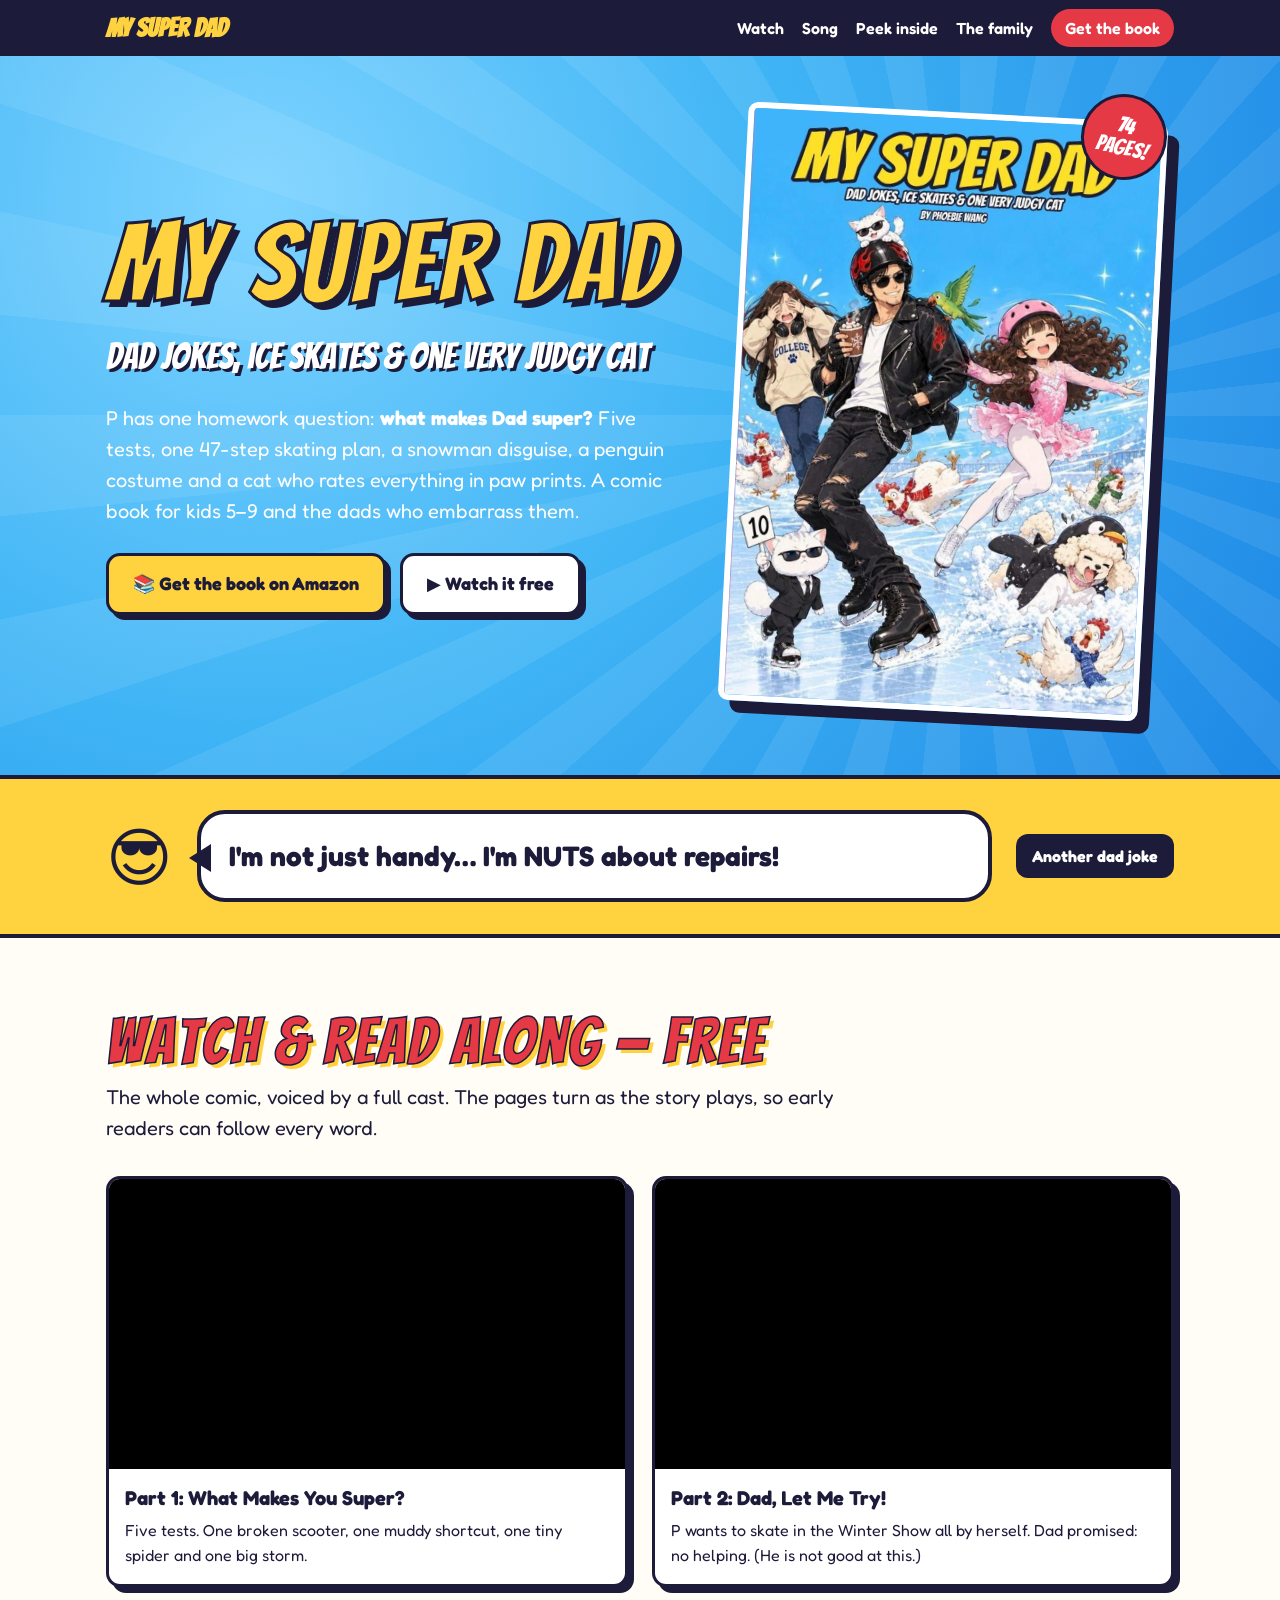
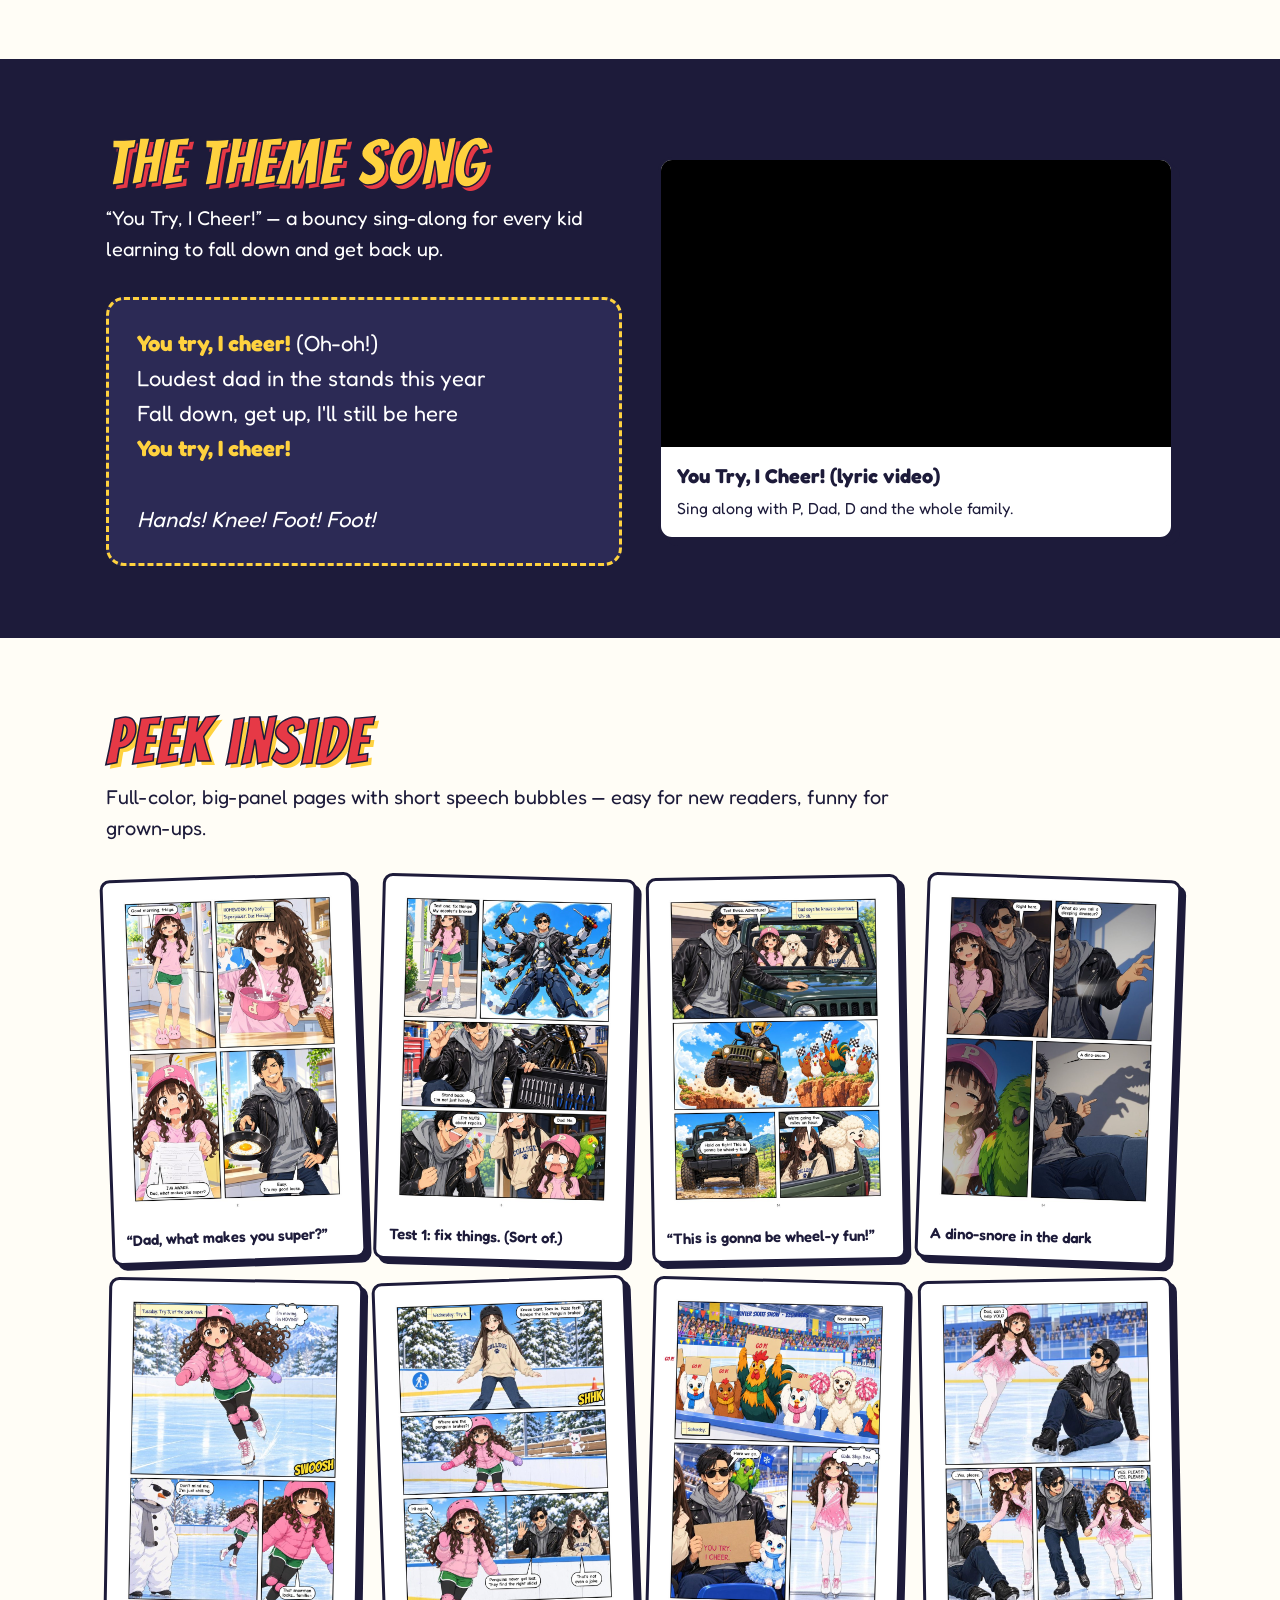
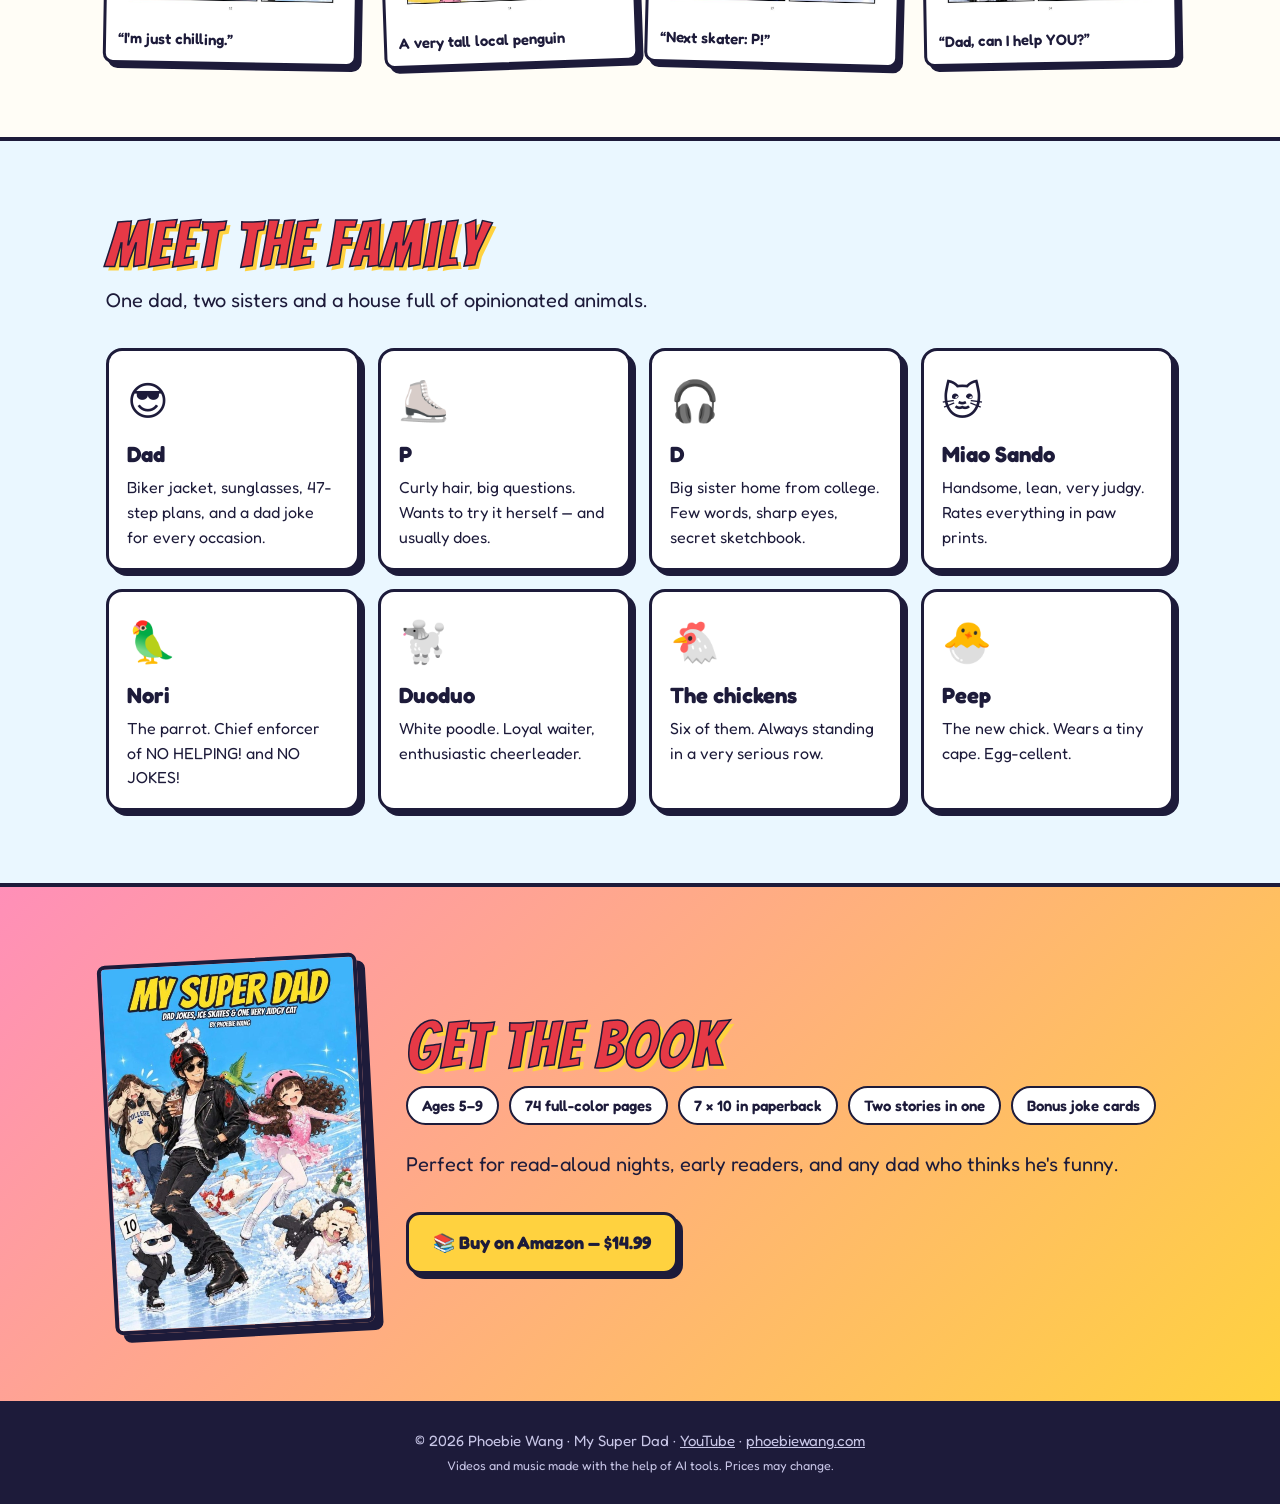
==== index.html @ a9912f3b "My Super Dad site: hero, read-along videos, theme song, page previews, cast, buy box Co-Authored-By:" ====
<!doctype html>
<html lang="en">
<head>
<meta charset="utf-8">
<meta name="viewport" content="width=device-width,initial-scale=1">
<title>My Super Dad — Dad Jokes, Ice Skates & One Very Judgy Cat</title>
<meta name="description" content="A laugh-out-loud comic book for kids 5–9 and the dads who embarrass them. Read-along audiobook, theme song and sing-along videos — free on YouTube.">
<meta property="og:title" content="My Super Dad — a comic book for kids and dads">
<meta property="og:description" content="Dad jokes, ice skates and one very judgy cat. Watch the read-along, sing the song, get the book.">
<meta property="og:image" content="https://dadcomic.com/img/og.jpg">
<meta property="og:url" content="https://dadcomic.com/">
<meta name="twitter:card" content="summary_large_image">
<link rel="icon" href="data:image/svg+xml,<svg xmlns='http://www.w3.org/2000/svg' viewBox='0 0 100 100'><text y='.9em' font-size='90'>🦸</text></svg>">
<link rel="preconnect" href="https://fonts.googleapis.com"><link rel="preconnect" href="https://fonts.gstatic.com" crossorigin>
<link href="https://fonts.googleapis.com/css2?family=Bangers&family=Fredoka:wght@400;600;700&display=swap" rel="stylesheet">
<style>
:root{--sky:#3fb4f5;--sun:#ffd23f;--red:#e63946;--ink:#1d1b3a;--paper:#fffdf6;--pink:#ff8fb8;--card:#fff}
*{box-sizing:border-box}
html{scroll-behavior:smooth}
body{margin:0;background:var(--paper);color:var(--ink);font:400 18px/1.55 Fredoka,system-ui,sans-serif}
a{color:inherit}
img{max-width:100%;display:block}
.wrap{max-width:1100px;margin:0 auto;padding:0 16px}
h1,h2,.bang{font-family:Bangers,Impact,sans-serif;letter-spacing:.03em;font-weight:400;line-height:1}
nav{position:sticky;top:0;z-index:10;background:var(--ink);color:#fff}
nav .wrap{display:flex;align-items:center;gap:18px;height:56px;overflow-x:auto;white-space:nowrap}
nav .logo{font-family:Bangers;font-size:26px;color:var(--sun);text-decoration:none;margin-right:auto}
nav a{text-decoration:none;font-weight:600;font-size:16px}
nav a.buy{background:var(--red);padding:7px 14px;border-radius:999px}
.hero{background:radial-gradient(circle at 20% 20%,#7dd3ff 0,var(--sky) 45%,#1e88e5 100%);color:#fff;overflow:hidden;position:relative}
.hero:before{content:"";position:absolute;inset:0;background:repeating-conic-gradient(from 0deg at 75% 50%,rgba(255,255,255,.08) 0 6deg,transparent 6deg 12deg)}
.hero .wrap{position:relative;display:grid;grid-template-columns:1.1fr .9fr;gap:40px;align-items:center;padding:56px 16px 64px}
.hero h1{font-size:clamp(56px,9vw,112px);color:var(--sun);-webkit-text-stroke:3px var(--ink);text-shadow:6px 6px 0 var(--ink);margin:0 0 10px}
.hero .sub{font-family:Bangers;font-size:clamp(24px,3.4vw,36px);margin:0 0 18px;text-shadow:3px 3px 0 var(--ink)}
.hero p{font-size:20px;max-width:34em;margin:0 0 26px}
.btns{display:flex;flex-wrap:wrap;gap:14px}
.btn{display:inline-flex;align-items:center;gap:8px;padding:14px 24px;border-radius:14px;font-weight:700;text-decoration:none;border:3px solid var(--ink);box-shadow:5px 5px 0 var(--ink);transition:transform .12s,box-shadow .12s}
.btn:hover{transform:translate(-2px,-2px);box-shadow:7px 7px 0 var(--ink)}
.btn.y{background:var(--sun);color:var(--ink)}.btn.w{background:#fff;color:var(--ink)}
.cover{transform:rotate(3deg);border:6px solid #fff;border-radius:10px;box-shadow:12px 12px 0 var(--ink);max-width:420px;justify-self:center}
.burst{position:absolute;top:-18px;right:-14px;background:var(--red);color:#fff;font-family:Bangers;font-size:22px;padding:18px 14px;border-radius:50%;transform:rotate(12deg);border:3px solid var(--ink);text-align:center;line-height:1}
.coverbox{position:relative;justify-self:center}
section{padding:72px 0}
h2{font-size:clamp(40px,6vw,64px);margin:0 0 8px;color:var(--red);-webkit-text-stroke:1.5px var(--ink);text-shadow:4px 4px 0 var(--sun)}
.lead{font-size:20px;max-width:40em;margin:0 0 32px}
.joke{background:var(--sun);border-top:4px solid var(--ink);border-bottom:4px solid var(--ink)}
.joke .wrap{display:flex;align-items:center;gap:24px;padding:28px 16px}
.bubble{position:relative;background:#fff;border:4px solid var(--ink);border-radius:28px;padding:20px 28px;font-size:clamp(20px,2.6vw,28px);font-weight:700;flex:1;min-height:92px;display:flex;align-items:center}
.bubble:after{content:"";position:absolute;left:-26px;top:30px;border:14px solid transparent;border-right:22px solid var(--ink)}
.dadface{font-size:64px}
.joke button{font:700 16px Fredoka;background:var(--ink);color:#fff;border:0;border-radius:12px;padding:12px 16px;cursor:pointer}
.grid{display:grid;grid-template-columns:repeat(4,1fr);gap:18px}
.grid figure{margin:0;background:#fff;border:3px solid var(--ink);border-radius:10px;padding:8px;box-shadow:5px 5px 0 var(--ink);transform:rotate(var(--r,0deg));transition:transform .15s}
.grid figure:hover{transform:rotate(0) scale(1.03)}
.grid figcaption{font-weight:600;font-size:15px;padding:8px 4px 2px}
.vids{display:grid;grid-template-columns:repeat(2,1fr);gap:24px}
.vid{background:#fff;border:3px solid var(--ink);border-radius:14px;overflow:hidden;box-shadow:6px 6px 0 var(--ink)}
.vid .f{position:relative;aspect-ratio:16/9;background:#000}
.vid iframe{position:absolute;inset:0;width:100%;height:100%;border:0}
.vid h3{margin:0;padding:14px 16px 4px;font-size:20px}
.vid p{margin:0;padding:0 16px 16px;font-size:16px}
.song{background:var(--ink);color:#fff}
.song h2{color:var(--sun);text-shadow:4px 4px 0 var(--red)}
.song .vid{color:var(--ink)}
.song .wrap{display:grid;grid-template-columns:1fr 1fr;gap:36px;align-items:center}
.chorus{background:#2c2a55;border-radius:18px;padding:26px 28px;font-size:22px;line-height:1.6;border:3px dashed var(--sun)}
.chorus b{color:var(--sun)}
.cast{display:grid;grid-template-columns:repeat(4,1fr);gap:18px}
.who{background:#fff;border:3px solid var(--ink);border-radius:16px;padding:18px;box-shadow:5px 5px 0 var(--ink)}
.who .e{font-size:40px}.who h3{margin:6px 0 4px;font-size:22px}.who p{margin:0;font-size:16px}
.buybox{background:linear-gradient(135deg,var(--pink),var(--sun));border-top:4px solid var(--ink)}
.buybox .wrap{display:grid;grid-template-columns:auto 1fr;gap:40px;align-items:center}
.buybox img{width:260px;border:4px solid var(--ink);border-radius:8px;box-shadow:8px 8px 0 var(--ink);transform:rotate(-3deg)}
.facts{display:flex;flex-wrap:wrap;gap:10px;margin:0 0 24px;padding:0;list-style:none}
.facts li{background:#fff;border:2px solid var(--ink);border-radius:999px;padding:6px 14px;font-weight:600;font-size:15px}
footer{background:var(--ink);color:#c9c7e8;padding:28px 0;font-size:15px;text-align:center}
@media (max-width:860px){.hero .wrap,.song .wrap,.buybox .wrap{grid-template-columns:1fr}.grid,.cast{grid-template-columns:repeat(2,1fr)}.vids{grid-template-columns:1fr}.cover{max-width:300px}.buybox img{width:200px}.joke .wrap{flex-wrap:wrap}.dadface{display:none}.bubble:after{display:none}}
</style>
</head>
<body>
<nav><div class="wrap"><a class="logo" href="#top">MY SUPER DAD</a><a href="#watch">Watch</a><a href="#song">Song</a><a href="#peek">Peek inside</a><a href="#family">The family</a><a class="buy" href="https://www.amazon.com/dp/B0HPM4S3K6" target="_blank" rel="noopener">Get the book</a></div></nav>

<header class="hero" id="top"><div class="wrap">
 <div>
  <h1>MY SUPER DAD</h1>
  <p class="sub">Dad jokes, ice skates &amp; one very judgy cat</p>
  <p>P has one homework question: <b>what makes Dad super?</b> Five tests, one 47-step skating plan, a snowman disguise, a penguin costume and a cat who rates everything in paw prints. A comic book for kids 5–9 and the dads who embarrass them.</p>
  <div class="btns"><a class="btn y" href="https://www.amazon.com/dp/B0HPM4S3K6" target="_blank" rel="noopener">📚 Get the book on Amazon</a><a class="btn w" href="#watch">▶ Watch it free</a></div>
 </div>
 <div class="coverbox"><img class="cover" src="img/cover.jpg" alt="My Super Dad comic book cover" width="420"><div class="burst">74<br>PAGES!</div></div>
</div></header>

<div class="joke"><div class="wrap">
 <div class="dadface">😎</div>
 <div class="bubble" id="joke" aria-live="polite">I'm not just handy… I'm NUTS about repairs!</div>
 <button id="next">Another dad joke</button>
</div></div>

<section id="watch"><div class="wrap">
 <h2>Watch &amp; read along — free</h2>
 <p class="lead">The whole comic, voiced by a full cast. The pages turn as the story plays, so early readers can follow every word.</p>
 <div class="vids">
  <div class="vid"><div class="f"><iframe loading="lazy" src="https://www.youtube-nocookie.com/embed/TQnxKHzIsdI" title="My Super Dad Part 1" allowfullscreen></iframe></div><h3>Part 1: What Makes You Super?</h3><p>Five tests. One broken scooter, one muddy shortcut, one tiny spider and one big storm.</p></div>
  <div class="vid"><div class="f"><iframe loading="lazy" src="https://www.youtube-nocookie.com/embed/eQfUimcB0sU" title="My Super Dad Part 2" allowfullscreen></iframe></div><h3>Part 2: Dad, Let Me Try!</h3><p>P wants to skate in the Winter Show all by herself. Dad promised: no helping. (He is not good at this.)</p></div>
 </div>
</div></section>

<section class="song" id="song"><div class="wrap">
 <div>
  <h2>The theme song</h2>
  <p class="lead">“You Try, I Cheer!” — a bouncy sing-along for every kid learning to fall down and get back up.</p>
  <div class="chorus"><b>You try, I cheer!</b> (Oh-oh!)<br>Loudest dad in the stands this year<br>Fall down, get up, I'll still be here<br><b>You try, I cheer!</b><br><br><i>Hands! Knee! Foot! Foot!</i></div>
 </div>
 <div class="vid"><div class="f"><iframe loading="lazy" src="https://www.youtube-nocookie.com/embed/x-S1PxCqoeY" title="You Try, I Cheer music video" allowfullscreen></iframe></div><h3>You Try, I Cheer! (lyric video)</h3><p>Sing along with P, Dad, D and the whole family.</p></div>
</div></section>

<section id="peek"><div class="wrap">
 <h2>Peek inside</h2>
 <p class="lead">Full-color, big-panel pages with short speech bubbles — easy for new readers, funny for grown-ups.</p>
 <div class="grid">
  <figure style="--r:-2deg"><img loading="lazy" src="img/p1_2.jpg" alt="Comic page: homework due Monday"><figcaption>“Dad, what makes you super?”</figcaption></figure>
  <figure style="--r:1.5deg"><img loading="lazy" src="img/p1_5.jpg" alt="Comic page: Dad fixes the scooter"><figcaption>Test 1: fix things. (Sort of.)</figcaption></figure>
  <figure style="--r:-1deg"><img loading="lazy" src="img/p1_14.jpg" alt="Comic page: jeep adventure"><figcaption>“This is gonna be wheel-y fun!”</figcaption></figure>
  <figure style="--r:2deg"><img loading="lazy" src="img/p1_24.jpg" alt="Comic page: storm night"><figcaption>A dino-snore in the dark</figcaption></figure>
  <figure style="--r:1deg"><img loading="lazy" src="img/p2_12.jpg" alt="Comic page: snowman disguise"><figcaption>“I'm just chilling.”</figcaption></figure>
  <figure style="--r:-2deg"><img loading="lazy" src="img/p2_14.jpg" alt="Comic page: penguin brakes"><figcaption>A very tall local penguin</figcaption></figure>
  <figure style="--r:1.5deg"><img loading="lazy" src="img/p2_27.jpg" alt="Comic page: skate show"><figcaption>“Next skater: P!”</figcaption></figure>
  <figure style="--r:-1deg"><img loading="lazy" src="img/p2_34.jpg" alt="Comic page: can I help you"><figcaption>“Dad, can I help YOU?”</figcaption></figure>
 </div>
</div></section>

<section id="family" style="background:#eaf7ff;border-top:4px solid var(--ink)"><div class="wrap">
 <h2>Meet the family</h2>
 <p class="lead">One dad, two sisters and a house full of opinionated animals.</p>
 <div class="cast">
  <div class="who"><div class="e">😎</div><h3>Dad</h3><p>Biker jacket, sunglasses, 47-step plans, and a dad joke for every occasion.</p></div>
  <div class="who"><div class="e">⛸️</div><h3>P</h3><p>Curly hair, big questions. Wants to try it herself — and usually does.</p></div>
  <div class="who"><div class="e">🎧</div><h3>D</h3><p>Big sister home from college. Few words, sharp eyes, secret sketchbook.</p></div>
  <div class="who"><div class="e">🐱</div><h3>Miao Sando</h3><p>Handsome, lean, very judgy. Rates everything in paw prints.</p></div>
  <div class="who"><div class="e">🦜</div><h3>Nori</h3><p>The parrot. Chief enforcer of NO HELPING! and NO JOKES!</p></div>
  <div class="who"><div class="e">🐩</div><h3>Duoduo</h3><p>White poodle. Loyal waiter, enthusiastic cheerleader.</p></div>
  <div class="who"><div class="e">🐔</div><h3>The chickens</h3><p>Six of them. Always standing in a very serious row.</p></div>
  <div class="who"><div class="e">🐣</div><h3>Peep</h3><p>The new chick. Wears a tiny cape. Egg-cellent.</p></div>
 </div>
</div></section>

<section class="buybox"><div class="wrap">
 <img src="img/cover.jpg" alt="My Super Dad book">
 <div>
  <h2>Get the book</h2>
  <ul class="facts"><li>Ages 5–9</li><li>74 full-color pages</li><li>7 × 10 in paperback</li><li>Two stories in one</li><li>Bonus joke cards</li></ul>
  <p class="lead">Perfect for read-aloud nights, early readers, and any dad who thinks he's funny.</p>
  <a class="btn y" href="https://www.amazon.com/dp/B0HPM4S3K6" target="_blank" rel="noopener">📚 Buy on Amazon — $14.99</a>
 </div>
</div></section>

<footer>© 2026 Phoebie Wang · My Super Dad · <a href="https://www.youtube.com/channel/UCxfCozbxSOhsVxKwdtsfzkQ" target="_blank" rel="noopener">YouTube</a> · <a href="https://www.phoebiewang.com" target="_blank" rel="noopener">phoebiewang.com</a><br><small>Videos and music made with the help of AI tools. Prices may change.</small></footer>

<script>
const J=["I'm not just handy… I'm NUTS about repairs!","What do you call a sleeping dinosaur? A dino-snore.","The sky is blue because it's feeling blue.","The hens stopped laying? They're on eggs-tended vacation.","Hold on tight! This is gonna be wheel-y fun!","You're egg-cellent.","I made a CHART. It's a real chart-topper!","Skating rule one: be cool. Lucky for you, I'm ice cold.","Falling? You really ice-d it!","Don't mind me. I'm just chilling.","I'm having a meltdown.","Penguins never get lost. They find the right slide!","I'm fine! Just testing gravity.","Best day ever. I'm feeling ice-static!","Snow way you're stopping now!"];
let i=0;const el=document.getElementById('joke');
function next(){i=(i+1)%J.length;el.textContent=J[i]}
document.getElementById('next').onclick=next;setInterval(next,9000);
</script>
</body>
</html>
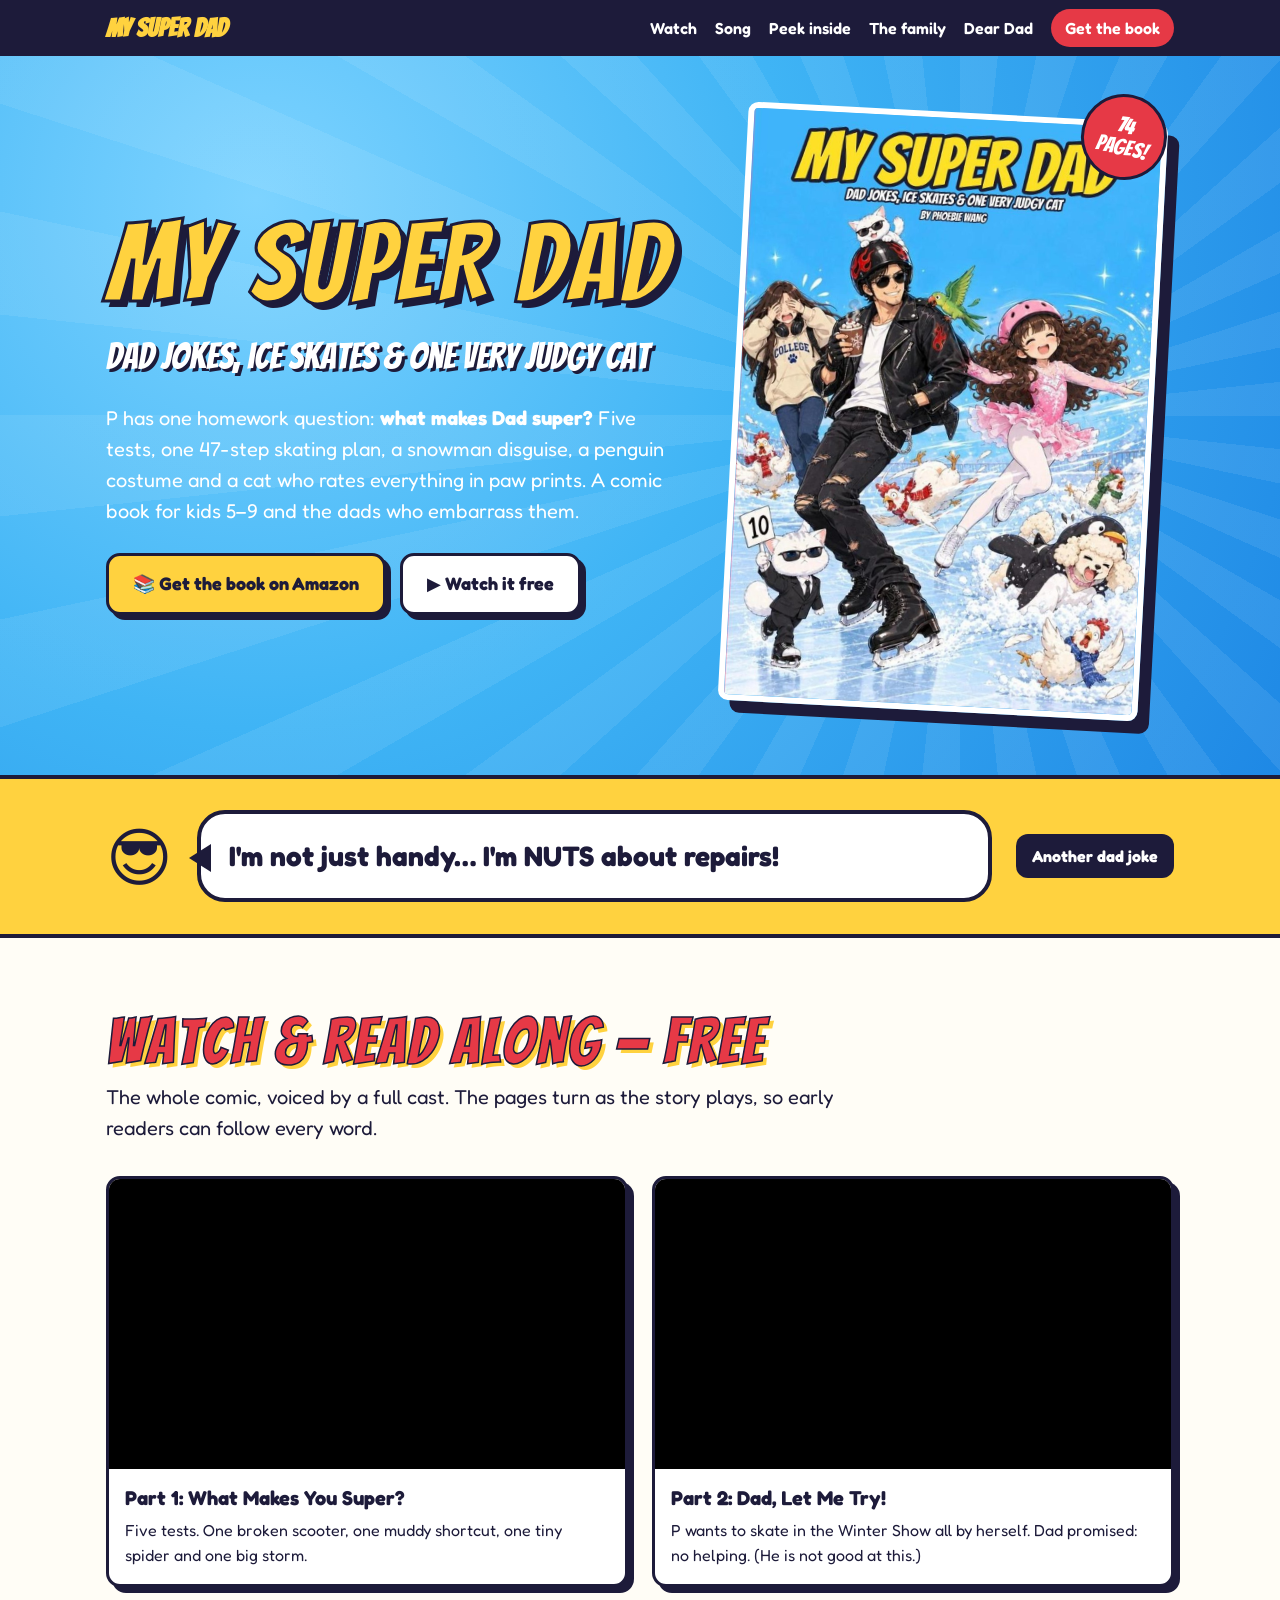
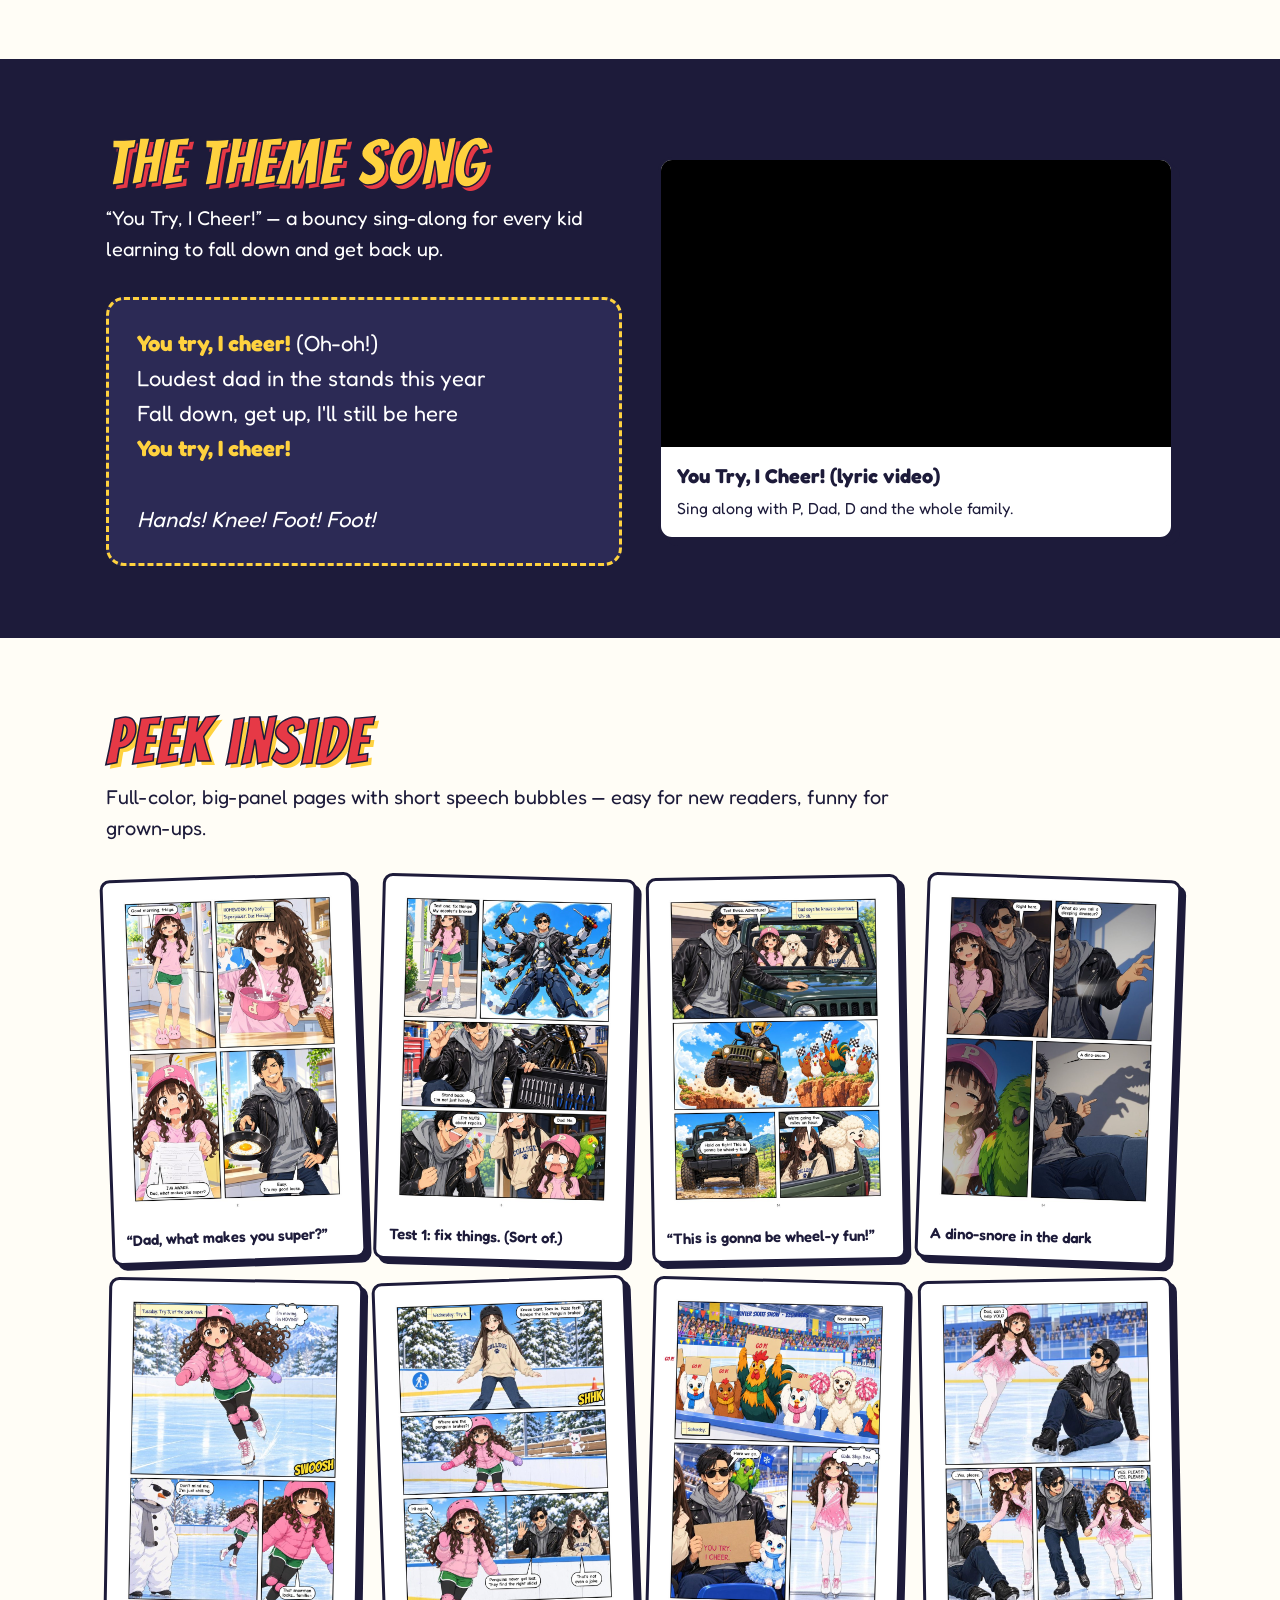
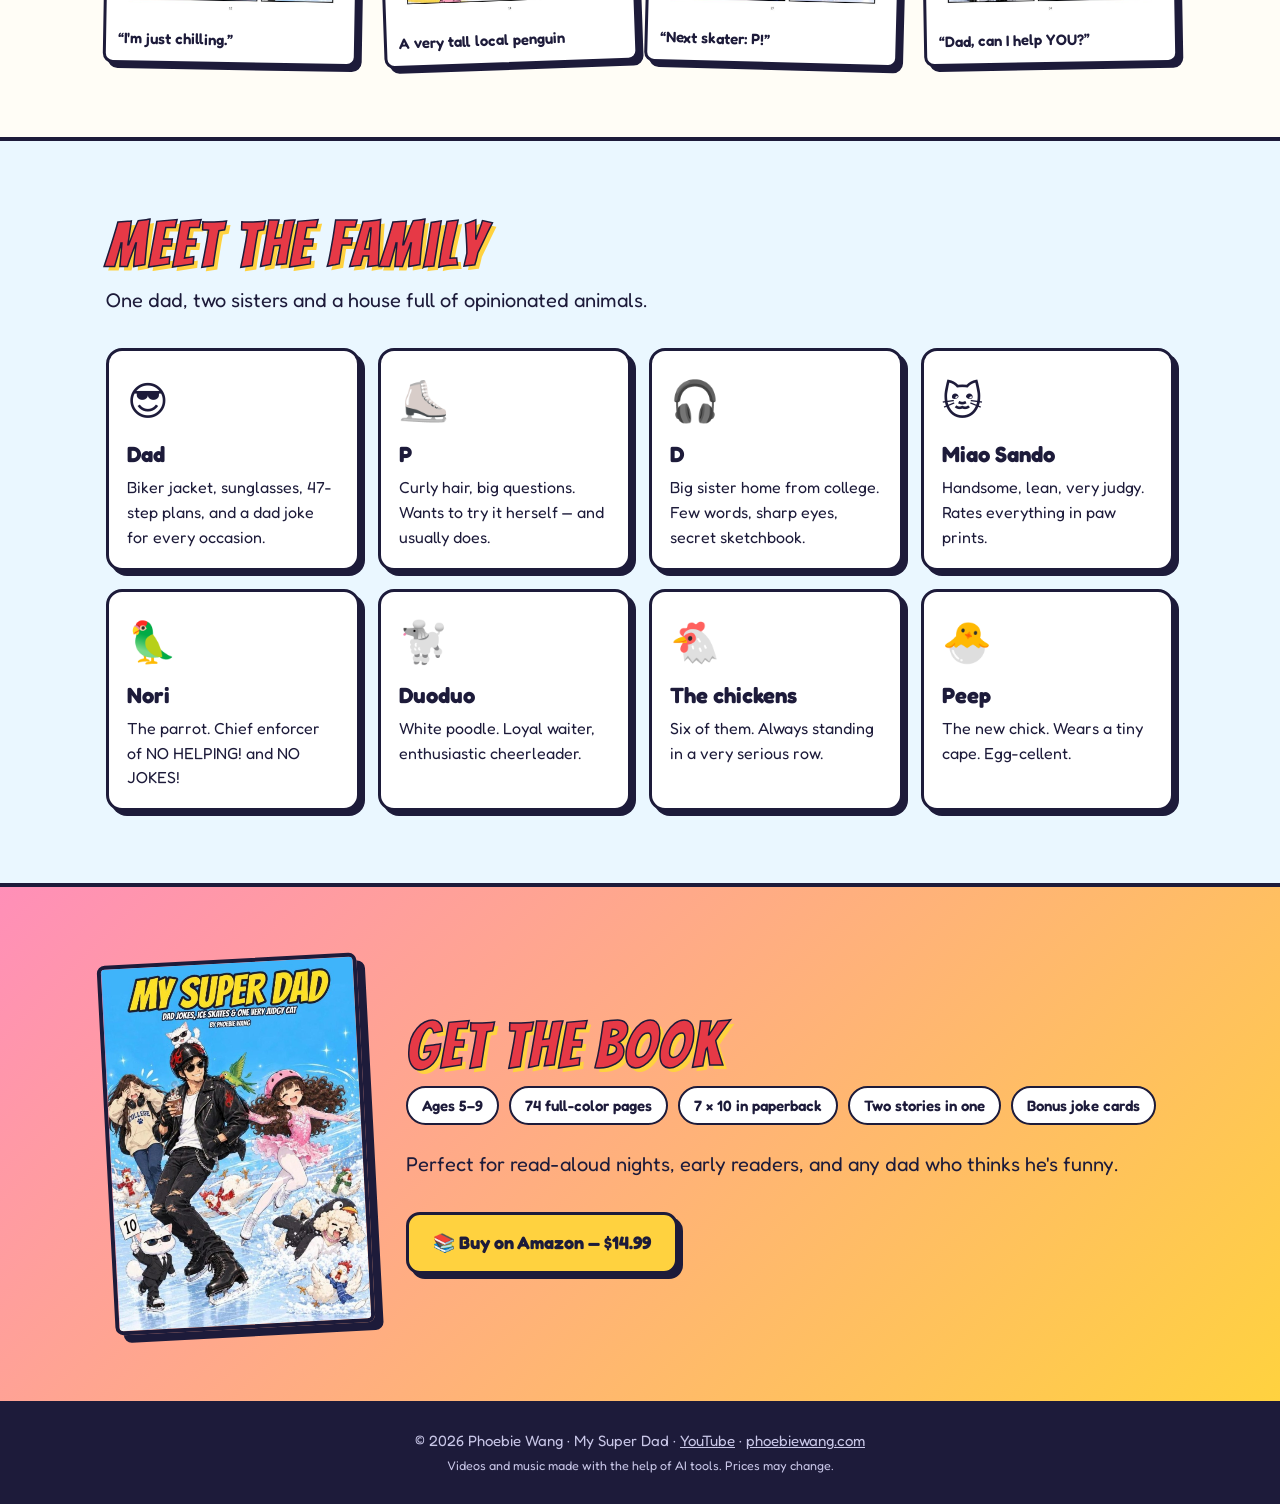
==== commit 94600c6f: "Add the Dear Super Dad prototype at /dear. A static sample wall, an unwired write form, canvas share" ====
--- a/index.html
+++ b/index.html
@@ -78,7 +78,7 @@
 </style>
 </head>
 <body>
-<nav><div class="wrap"><a class="logo" href="#top">MY SUPER DAD</a><a href="#watch">Watch</a><a href="#song">Song</a><a href="#peek">Peek inside</a><a href="#family">The family</a><a class="buy" href="https://www.amazon.com/dp/B0HPM4S3K6" target="_blank" rel="noopener">Get the book</a></div></nav>
+<nav><div class="wrap"><a class="logo" href="#top">MY SUPER DAD</a><a href="#watch">Watch</a><a href="#song">Song</a><a href="#peek">Peek inside</a><a href="#family">The family</a><a href="/dear/">Dear Dad</a><a class="buy" href="https://www.amazon.com/dp/B0HPM4S3K6" target="_blank" rel="noopener">Get the book</a></div></nav>
 
 <header class="hero" id="top"><div class="wrap">
  <div>
